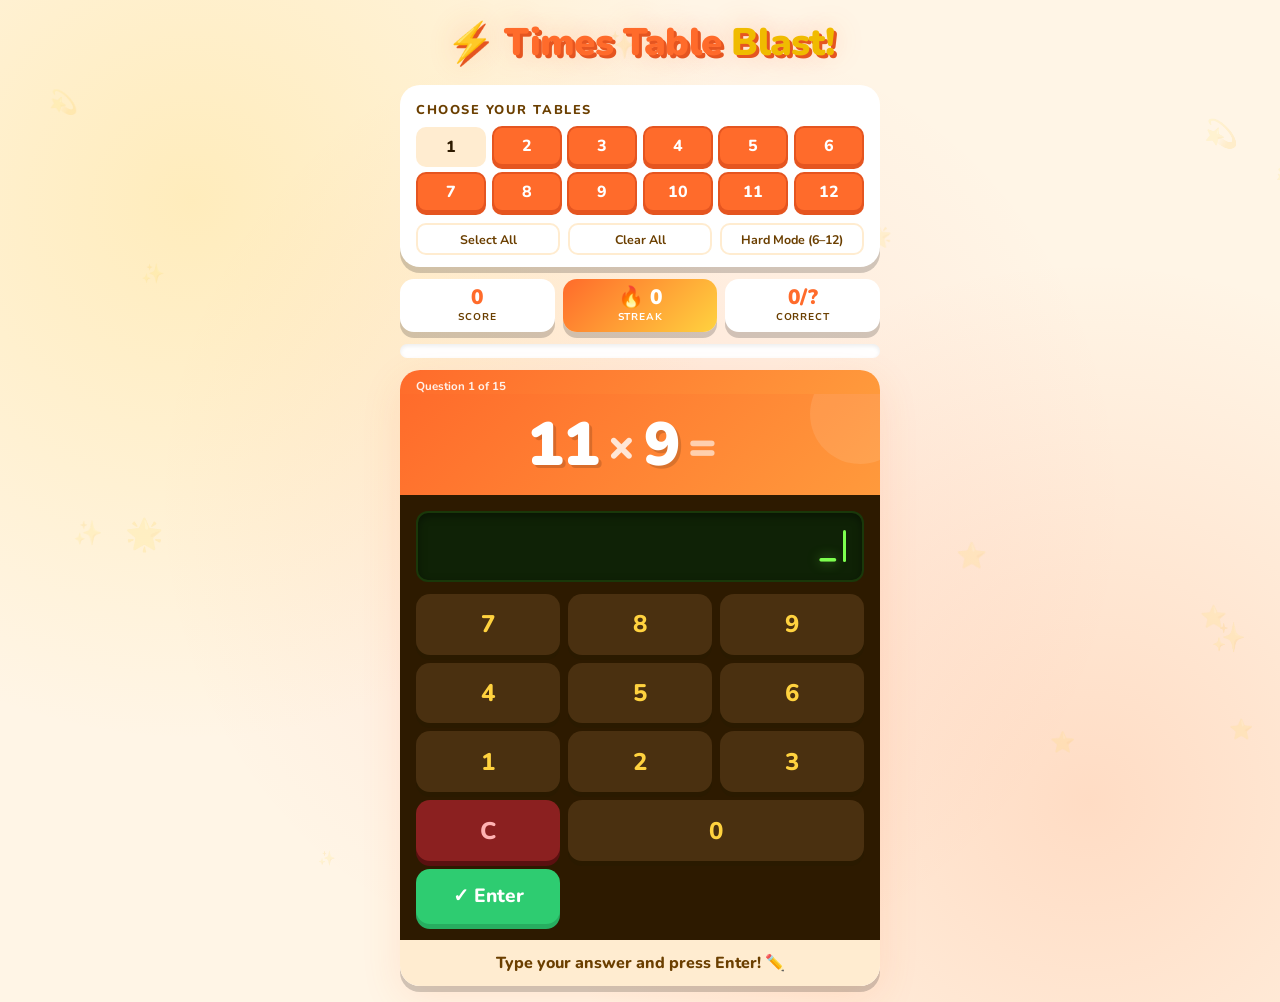
==== inner.html @ 0dd2fe98 "Initial commit" ====
<!DOCTYPE html>
<html lang="en">
<head>
    <meta charset="UTF-8">
    <meta name="viewport" content="width=device-width, initial-scale=1.0">
    <link rel="stylesheet" href="style.css">
    <title>Document</title>
</head>
<body>
    <!DOCTYPE html>
<html lang="en">
<head>
<meta charset="UTF-8">
<meta name="viewport" content="width=device-width, initial-scale=1.0">
<title>Times Table Blast! 🚀</title>
<link href="https://fonts.googleapis.com/css2?family=Nunito:wght@700;800;900&family=Nunito+Sans:wght@400;600;700&display=swap" rel="stylesheet">
<style>
*, *::before, *::after { box-sizing: border-box; margin: 0; padding: 0; }

:root {
  --orange: #FF6B2B;
  --orange-dark: #E55520;
  --yellow: #FFD23F;
  --yellow-dark: #F0BB00;
  --red: #FF3D3D;
  --red-dark: #D42B2B;
  --green: #2ECC71;
  --green-dark: #27AE60;
  --bg: #FFF5E6;
  --bg2: #FFECD0;
  --white: #FFFFFF;
  --ink: #2D1A00;
  --ink2: #6B3F00;
  --calc-bg: #2D1A00;
  --calc-screen: #1a380a;
  --radius: 20px;
  --shadow: 0 6px 0 rgba(0,0,0,0.18);
}

body {
  font-family: 'Nunito Sans', sans-serif;
  background: var(--bg);
  min-height: 100vh;
  display: flex; flex-direction: column; align-items: center;
  padding: 1rem;
  background-image:
    radial-gradient(circle at 15% 20%, rgba(255,210,63,0.25) 0%, transparent 40%),
    radial-gradient(circle at 85% 80%, rgba(255,107,43,0.18) 0%, transparent 40%),
    radial-gradient(circle at 50% 50%, rgba(255,61,61,0.08) 0%, transparent 60%);
  overflow-x: hidden;
}

/* floating stars bg decoration */
.stars { position: fixed; inset: 0; pointer-events: none; z-index: 0; overflow: hidden; }
.star {
  position: absolute;
  font-size: 1.4rem;
  opacity: 0.12;
  animation: floatStar 8s ease-in-out infinite;
}
@keyframes floatStar {
  0%,100% { transform: translateY(0) rotate(0deg); }
  50% { transform: translateY(-18px) rotate(20deg); }
}

.app { position: relative; z-index: 1; width: 100%; max-width: 480px; }

/* ── HEADER ── */
.header {
  text-align: center; margin-bottom: 1rem;
  animation: bounceIn 0.6s cubic-bezier(0.34,1.56,0.64,1) both;
}
@keyframes bounceIn {
  from { opacity: 0; transform: scale(0.7) translateY(-20px); }
  to   { opacity: 1; transform: scale(1) translateY(0); }
}
.logo {
  font-family: 'Nunito', sans-serif;
  font-size: clamp(1.8rem, 6vw, 2.4rem);
  font-weight: 900;
  color: var(--orange);
  text-shadow: 3px 3px 0 var(--orange-dark), 0 0 30px rgba(255,107,43,0.3);
  letter-spacing: -0.02em;
}
.logo span { color: var(--yellow-dark); }

/* ── TABLE SELECTOR ── */
.selector-card {
  background: var(--white);
  border-radius: var(--radius);
  padding: 1rem 1rem 0.75rem;
  box-shadow: var(--shadow);
  margin-bottom: 0.75rem;
  animation: slideUp 0.5s 0.1s cubic-bezier(0.16,1,0.3,1) both;
}
@keyframes slideUp {
  from { opacity: 0; transform: translateY(20px); }
  to   { opacity: 1; transform: translateY(0); }
}
.selector-label {
  font-family: 'Nunito', sans-serif;
  font-weight: 800; font-size: 0.8rem;
  color: var(--ink2); letter-spacing: 0.12em; text-transform: uppercase;
  margin-bottom: 0.5rem;
}
.table-grid {
  display: grid;
  grid-template-columns: repeat(6, 1fr);
  gap: 0.35rem;
  margin-bottom: 0.6rem;
}
.tbl-btn {
  background: var(--bg2); border: 2.5px solid transparent;
  border-radius: 10px; padding: 0.45rem 0;
  font-family: 'Nunito', sans-serif; font-weight: 800; font-size: 1rem;
  color: var(--ink); cursor: pointer;
  transition: all 0.12s; user-select: none;
}
.tbl-btn:hover { background: var(--yellow); transform: scale(1.08); }
.tbl-btn.active {
  background: var(--orange); color: var(--white);
  border-color: var(--orange-dark);
  box-shadow: 0 3px 0 var(--orange-dark);
  transform: translateY(-1px);
}
.selector-actions { display: flex; gap: 0.5rem; }
.link-btn {
  flex: 1; background: none; border: 2px solid var(--bg2);
  border-radius: 10px; padding: 0.35rem;
  font-family: 'Nunito', sans-serif; font-weight: 700; font-size: 0.78rem;
  color: var(--ink2); cursor: pointer;
  transition: background 0.12s, color 0.12s;
}
.link-btn:hover { background: var(--bg2); color: var(--orange); }

/* ── STATS ROW ── */
.stats-row {
  display: flex; gap: 0.5rem; margin-bottom: 0.75rem;
  animation: slideUp 0.5s 0.2s cubic-bezier(0.16,1,0.3,1) both;
}
.stat-pill {
  flex: 1; background: var(--white);
  border-radius: 14px; padding: 0.5rem 0.25rem;
  text-align: center;
  box-shadow: var(--shadow);
}
.stat-val {
  font-family: 'Nunito', sans-serif; font-weight: 900;
  font-size: 1.3rem; color: var(--orange);
  line-height: 1;
}
.stat-lbl {
  font-size: 0.62rem; font-weight: 700; color: var(--ink2);
  letter-spacing: 0.08em; text-transform: uppercase; margin-top: 0.1rem;
}
.streak-pill { background: linear-gradient(135deg, #FF6B2B, #FFD23F); }
.streak-pill .stat-val, .streak-pill .stat-lbl { color: var(--white); }

/* ── PROGRESS BAR ── */
.progress-wrap {
  background: var(--white); border-radius: 99px;
  height: 14px; margin-bottom: 0.75rem;
  box-shadow: inset 0 2px 4px rgba(0,0,0,0.08);
  overflow: hidden;
  animation: slideUp 0.5s 0.25s cubic-bezier(0.16,1,0.3,1) both;
}
.progress-bar {
  height: 100%; border-radius: 99px;
  background: linear-gradient(90deg, var(--orange), var(--yellow));
  transition: width 0.5s cubic-bezier(0.34,1.56,0.64,1);
  box-shadow: 0 0 10px rgba(255,107,43,0.5);
  position: relative;
}
.progress-bar::after {
  content: '';
  position: absolute; right: 0; top: 0; bottom: 0; width: 6px;
  background: rgba(255,255,255,0.5); border-radius: 99px;
}

/* ── MAIN GAME CARD ── */
.game-card {
  background: var(--white);
  border-radius: var(--radius);
  overflow: hidden;
  box-shadow: var(--shadow), 0 12px 40px rgba(255,107,43,0.12);
  animation: slideUp 0.5s 0.3s cubic-bezier(0.16,1,0.3,1) both;
}

/* problem display */
.problem-area {
  background: linear-gradient(135deg, #FF6B2B 0%, #FF9A3C 100%);
  padding: 1.2rem 1.5rem 1rem;
  display: flex; align-items: center; justify-content: center; gap: 0.5rem;
  position: relative; overflow: hidden;
}
.problem-area::before {
  content: '';
  position: absolute; top: -30px; right: -30px;
  width: 100px; height: 100px; border-radius: 50%;
  background: rgba(255,255,255,0.1);
}
.problem-num {
  font-family: 'Nunito', sans-serif; font-weight: 900;
  font-size: clamp(2.5rem, 10vw, 3.8rem);
  color: var(--white);
  text-shadow: 3px 3px 0 rgba(0,0,0,0.15);
  line-height: 1;
}
.problem-op {
  font-family: 'Nunito', sans-serif; font-weight: 900;
  font-size: clamp(2rem, 8vw, 3rem);
  color: rgba(255,255,255,0.8);
}
.problem-eq { color: rgba(255,255,255,0.6); }

/* ── CALCULATOR ── */
.calculator {
  background: var(--calc-bg);
  padding: 1rem;
}

/* screen */
.calc-screen {
  background: #0f2206;
  border-radius: 12px;
  padding: 0.6rem 1rem;
  margin-bottom: 0.75rem;
  min-height: 60px;
  display: flex; align-items: center; justify-content: flex-end;
  position: relative;
  border: 2px solid #1a380a;
  box-shadow: inset 0 3px 8px rgba(0,0,0,0.4);
}
.screen-value {
  font-family: 'Nunito', sans-serif; font-weight: 900;
  font-size: 2.2rem; color: #7dff4f;
  text-shadow: 0 0 12px rgba(125,255,79,0.5);
  letter-spacing: 0.05em;
  min-width: 2ch; text-align: right;
  transition: color 0.15s;
}
.screen-value.correct { color: #7dff4f; }
.screen-value.wrong   { color: #ff5555; }
.screen-cursor {
  width: 3px; height: 2rem; background: #7dff4f;
  margin-left: 4px; border-radius: 2px;
  animation: blink 1s step-end infinite;
}
@keyframes blink { 0%,100%{opacity:1} 50%{opacity:0} }

/* feedback overlay inside screen */
.feedback-text {
  position: absolute; left: 0.8rem;
  font-family: 'Nunito', sans-serif; font-weight: 800;
  font-size: 0.78rem; color: #7dff4f;
  opacity: 0; transition: opacity 0.2s;
}
.feedback-text.show { opacity: 1; }
.feedback-text.wrong { color: #ff7777; }

/* button grid */
.calc-grid {
  display: grid;
  grid-template-columns: repeat(3, 1fr);
  gap: 0.5rem;
}
.calc-btn {
  background: #4a3010;
  border: none; border-radius: 14px;
  padding: 0.9rem 0;
  font-family: 'Nunito', sans-serif; font-weight: 800;
  font-size: 1.5rem; color: var(--yellow);
  cursor: pointer;
  box-shadow: 0 5px 0 #2a1a00;
  transition: transform 0.08s, box-shadow 0.08s, background 0.1s;
  user-select: none; -webkit-tap-highlight-color: transparent;
  position: relative; overflow: hidden;
}
.calc-btn:hover { background: #6a4520; }
.calc-btn:active, .calc-btn.pressed {
  transform: translateY(4px);
  box-shadow: 0 1px 0 #2a1a00;
}

.calc-btn.btn-clear {
  background: #8B2020; color: #FFB3B3;
  box-shadow: 0 5px 0 #5a1010;
}
.calc-btn.btn-clear:hover { background: #aa2828; }
.calc-btn.btn-enter {
  background: var(--green); color: var(--white);
  box-shadow: 0 5px 0 var(--green-dark);
  font-size: 1.2rem;
}
.calc-btn.btn-enter:hover { background: #34d679; }
.calc-btn.btn-zero { grid-column: span 2; }

/* ripple */
.ripple {
  position: absolute; border-radius: 50%;
  background: rgba(255,255,255,0.25);
  transform: scale(0);
  animation: rippleAnim 0.4s ease-out forwards;
  pointer-events: none;
}
@keyframes rippleAnim {
  to { transform: scale(4); opacity: 0; }
}

/* ── FEEDBACK BANNER ── */
.answer-banner {
  padding: 0.7rem 1rem;
  text-align: center;
  font-family: 'Nunito', sans-serif; font-weight: 800;
  font-size: 1rem; min-height: 46px;
  display: flex; align-items: center; justify-content: center;
  transition: background 0.2s, color 0.2s;
  background: var(--bg2); color: var(--ink2);
}
.answer-banner.correct { background: #d4f5e2; color: #1a6b40; }
.answer-banner.wrong   { background: #ffe0e0; color: #8B0000; }

/* ── SHAKE ── */
@keyframes shake {
  0%,100%{transform:translateX(0)}
  20%{transform:translateX(-8px)}
  40%{transform:translateX(8px)}
  60%{transform:translateX(-6px)}
  80%{transform:translateX(6px)}
}
.shake { animation: shake 0.35s ease both; }

/* ── CONFETTI & END ── */
.end-overlay {
  display: none; position: fixed; inset: 0; z-index: 200;
  background: rgba(45,26,0,0.75);
  align-items: center; justify-content: center;
}
.end-overlay.show { display: flex; animation: fadeIn 0.4s both; }
@keyframes fadeIn { from{opacity:0}to{opacity:1} }
.end-card {
  background: var(--white);
  border-radius: 24px;
  padding: 2rem 2rem 1.5rem;
  text-align: center;
  box-shadow: 0 20px 60px rgba(0,0,0,0.4);
  max-width: 340px; width: 90%;
  animation: popUp 0.5s cubic-bezier(0.34,1.56,0.64,1) both;
}
@keyframes popUp { from{transform:scale(0.5)}to{transform:scale(1)} }
.end-emoji { font-size: 3.5rem; margin-bottom: 0.5rem; }
.end-title {
  font-family: 'Nunito', sans-serif; font-weight: 900;
  font-size: 1.8rem; color: var(--orange);
  text-shadow: 2px 2px 0 var(--orange-dark);
  margin-bottom: 0.25rem;
}
.end-stars { font-size: 2rem; margin: 0.5rem 0; letter-spacing: 0.1em; }
.end-stats {
  display: grid; grid-template-columns: 1fr 1fr;
  gap: 0.5rem; margin: 1rem 0;
}
.end-stat {
  background: var(--bg2); border-radius: 12px; padding: 0.6rem;
}
.end-stat-val {
  font-family: 'Nunito', sans-serif; font-weight: 900;
  font-size: 1.5rem; color: var(--orange);
}
.end-stat-lbl { font-size: 0.7rem; color: var(--ink2); font-weight: 700; }
.play-again-btn {
  width: 100%; padding: 1rem;
  background: linear-gradient(135deg, var(--orange), #FF9A3C);
  border: none; border-radius: 14px;
  font-family: 'Nunito', sans-serif; font-weight: 900;
  font-size: 1.2rem; color: var(--white);
  cursor: pointer;
  box-shadow: 0 5px 0 var(--orange-dark);
  transition: transform 0.1s, box-shadow 0.1s;
}
.play-again-btn:active { transform: translateY(4px); box-shadow: 0 1px 0 var(--orange-dark); }

/* confetti canvas */
#confetti-canvas { position: fixed; inset: 0; pointer-events: none; z-index: 199; }

/* ── TIMER ── */
.timer-row {
  display: flex; align-items: center; justify-content: space-between;
  padding: 0.5rem 1rem 0;
  font-family: 'Nunito', sans-serif; font-weight: 700;
  font-size: 0.72rem; color: rgba(255,255,255,0.6);
  background: linear-gradient(135deg, #FF6B2B, #FF9A3C);
}
.q-counter { color: rgba(255,255,255,0.9); }

</style>
</head>
<body>

<!-- Floating bg stars -->
<div class="stars" id="stars"></div>
<canvas id="confetti-canvas"></canvas>

<div class="app">
  <div class="header">
    <div class="logo">⚡ Times Table <span>Blast!</span></div>
  </div>

  <!-- TABLE SELECTOR -->
  <div class="selector-card">
    <div class="selector-label">Choose your tables</div>
    <div class="table-grid" id="table-grid"></div>
    <div class="selector-actions">
      <button class="link-btn" onclick="selectAll()">Select All</button>
      <button class="link-btn" onclick="clearAll()">Clear All</button>
      <button class="link-btn" onclick="selectHard()">Hard Mode (6–12)</button>
    </div>
  </div>

  <!-- STATS -->
  <div class="stats-row">
    <div class="stat-pill">
      <div class="stat-val" id="score-val">0</div>
      <div class="stat-lbl">Score</div>
    </div>
    <div class="stat-pill streak-pill">
      <div class="stat-val" id="streak-val">🔥 0</div>
      <div class="stat-lbl">Streak</div>
    </div>
    <div class="stat-pill">
      <div class="stat-val" id="correct-val">0/15</div>
      <div class="stat-lbl">Correct</div>
    </div>
  </div>

  <!-- PROGRESS -->
  <div class="progress-wrap">
    <div class="progress-bar" id="progress-bar" style="width:0%"></div>
  </div>

  <!-- GAME CARD -->
  <div class="game-card" id="game-card">
    <div class="timer-row">
      <span class="q-counter" id="q-counter">Question 1 of 15</span>
    </div>

    <!-- Problem -->
    <div class="problem-area" id="problem-area">
      <div class="problem-num" id="num-a">7</div>
      <div class="problem-op">×</div>
      <div class="problem-num" id="num-b">8</div>
      <div class="problem-op problem-eq">=</div>
      <div class="problem-num" id="prob-answer" style="opacity:0">?</div>
    </div>

    <!-- Calculator -->
    <div class="calculator">
      <div class="calc-screen">
        <div class="feedback-text" id="feedback-text"></div>
        <div class="screen-value" id="screen-value">_</div>
        <div class="screen-cursor" id="cursor"></div>
      </div>
      <div class="calc-grid">
        <button class="calc-btn" data-val="7" onclick="pressNum('7')">7</button>
        <button class="calc-btn" data-val="8" onclick="pressNum('8')">8</button>
        <button class="calc-btn" data-val="9" onclick="pressNum('9')">9</button>
        <button class="calc-btn" data-val="4" onclick="pressNum('4')">4</button>
        <button class="calc-btn" data-val="5" onclick="pressNum('5')">5</button>
        <button class="calc-btn" data-val="6" onclick="pressNum('6')">6</button>
        <button class="calc-btn" data-val="1" onclick="pressNum('1')">1</button>
        <button class="calc-btn" data-val="2" onclick="pressNum('2')">2</button>
        <button class="calc-btn" data-val="3" onclick="pressNum('3')">3</button>
        <button class="calc-btn btn-clear" onclick="pressClear()">C</button>
        <button class="calc-btn btn-zero" onclick="pressNum('0')">0</button>
        <button class="calc-btn btn-enter" onclick="pressEnter()">✓ Enter</button>
      </div>
    </div>

    <!-- Answer banner -->
    <div class="answer-banner" id="answer-banner">Start typing your answer! 🎯</div>
  </div>
</div>

<!-- END SCREEN -->
<div class="end-overlay" id="end-overlay">
  <div class="end-card">
    <div class="end-emoji" id="end-emoji">🏆</div>
    <div class="end-title" id="end-title">Awesome!</div>
    <div class="end-stars" id="end-stars">⭐⭐⭐</div>
    <div class="end-stats">
      <div class="end-stat">
        <div class="end-stat-val" id="end-score">0</div>
        <div class="end-stat-lbl">Final Score</div>
      </div>
      <div class="end-stat">
        <div class="end-stat-val" id="end-correct">0/15</div>
        <div class="end-stat-lbl">Correct</div>
      </div>
      <div class="end-stat">
        <div class="end-stat-val" id="end-best-streak">0</div>
        <div class="end-stat-lbl">Best Streak</div>
      </div>
      <div class="end-stat">
        <div class="end-stat-val" id="end-bonus">+0</div>
        <div class="end-stat-lbl">Bonus Pts</div>
      </div>
    </div>
    <button class="play-again-btn" onclick="restartGame()">🚀 Play Again!</button>
  </div>
</div>


        <script src="script.js"></script>
</body>
</html>
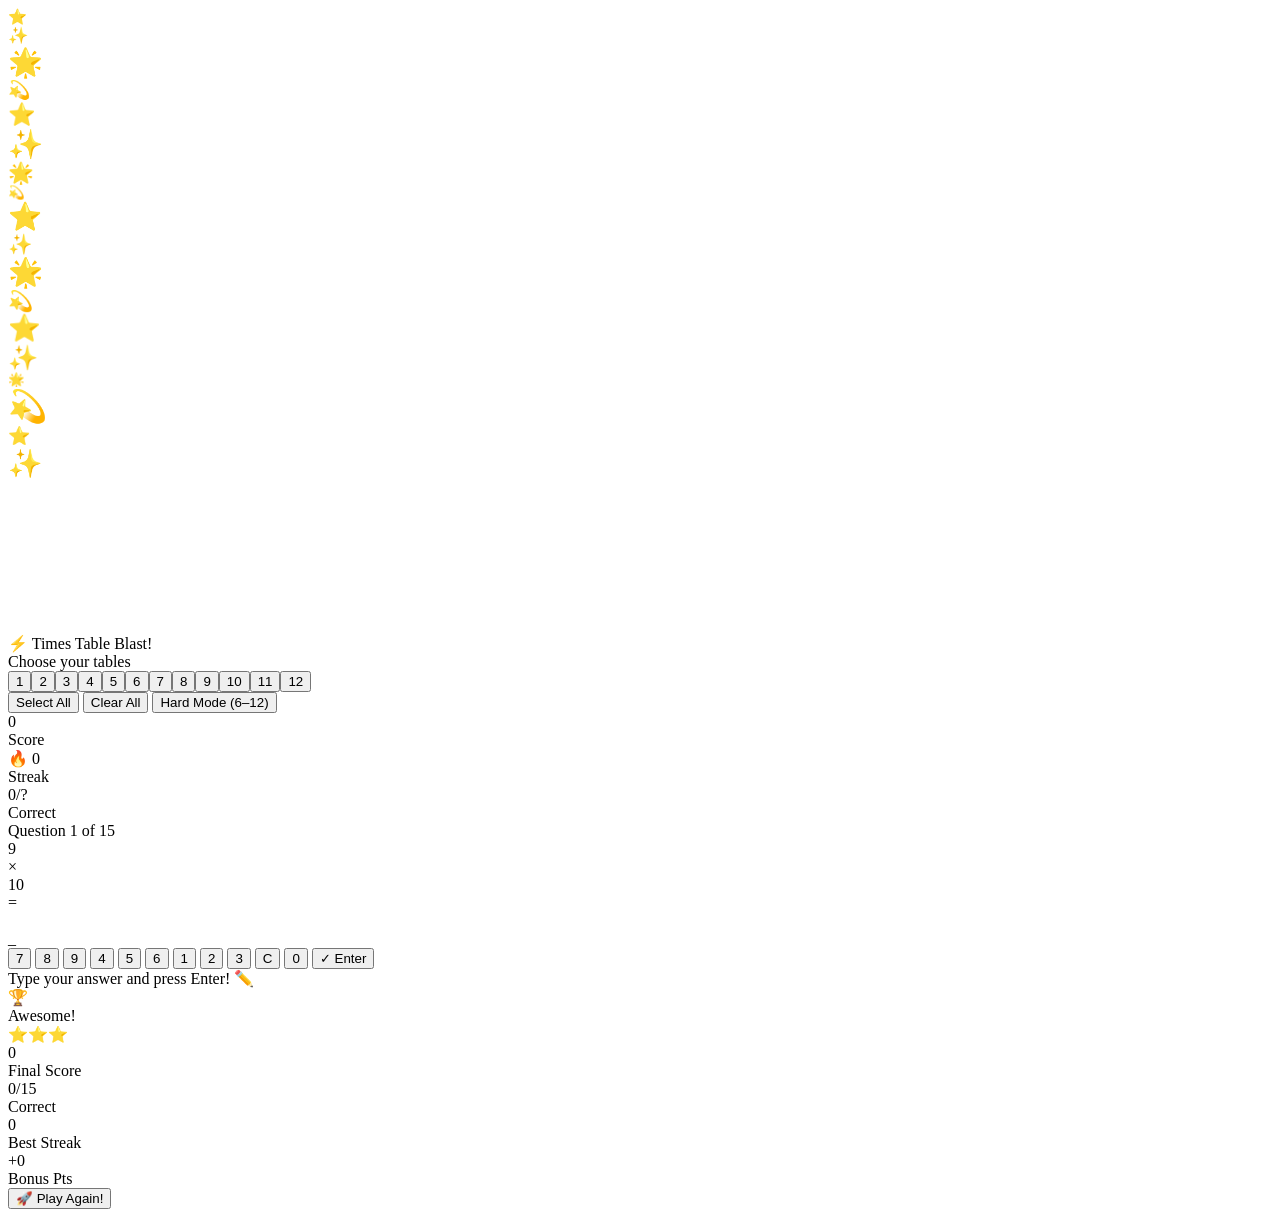
==== commit efc2f860: "seperated html css js" ====
--- a/inner.html
+++ b/inner.html
@@ -14,386 +14,7 @@
 <meta name="viewport" content="width=device-width, initial-scale=1.0">
 <title>Times Table Blast! 🚀</title>
 <link href="https://fonts.googleapis.com/css2?family=Nunito:wght@700;800;900&family=Nunito+Sans:wght@400;600;700&display=swap" rel="stylesheet">
-<style>
-*, *::before, *::after { box-sizing: border-box; margin: 0; padding: 0; }
 
-:root {
-  --orange: #FF6B2B;
-  --orange-dark: #E55520;
-  --yellow: #FFD23F;
-  --yellow-dark: #F0BB00;
-  --red: #FF3D3D;
-  --red-dark: #D42B2B;
-  --green: #2ECC71;
-  --green-dark: #27AE60;
-  --bg: #FFF5E6;
-  --bg2: #FFECD0;
-  --white: #FFFFFF;
-  --ink: #2D1A00;
-  --ink2: #6B3F00;
-  --calc-bg: #2D1A00;
-  --calc-screen: #1a380a;
-  --radius: 20px;
-  --shadow: 0 6px 0 rgba(0,0,0,0.18);
-}
-
-body {
-  font-family: 'Nunito Sans', sans-serif;
-  background: var(--bg);
-  min-height: 100vh;
-  display: flex; flex-direction: column; align-items: center;
-  padding: 1rem;
-  background-image:
-    radial-gradient(circle at 15% 20%, rgba(255,210,63,0.25) 0%, transparent 40%),
-    radial-gradient(circle at 85% 80%, rgba(255,107,43,0.18) 0%, transparent 40%),
-    radial-gradient(circle at 50% 50%, rgba(255,61,61,0.08) 0%, transparent 60%);
-  overflow-x: hidden;
-}
-
-/* floating stars bg decoration */
-.stars { position: fixed; inset: 0; pointer-events: none; z-index: 0; overflow: hidden; }
-.star {
-  position: absolute;
-  font-size: 1.4rem;
-  opacity: 0.12;
-  animation: floatStar 8s ease-in-out infinite;
-}
-@keyframes floatStar {
-  0%,100% { transform: translateY(0) rotate(0deg); }
-  50% { transform: translateY(-18px) rotate(20deg); }
-}
-
-.app { position: relative; z-index: 1; width: 100%; max-width: 480px; }
-
-/* ── HEADER ── */
-.header {
-  text-align: center; margin-bottom: 1rem;
-  animation: bounceIn 0.6s cubic-bezier(0.34,1.56,0.64,1) both;
-}
-@keyframes bounceIn {
-  from { opacity: 0; transform: scale(0.7) translateY(-20px); }
-  to   { opacity: 1; transform: scale(1) translateY(0); }
-}
-.logo {
-  font-family: 'Nunito', sans-serif;
-  font-size: clamp(1.8rem, 6vw, 2.4rem);
-  font-weight: 900;
-  color: var(--orange);
-  text-shadow: 3px 3px 0 var(--orange-dark), 0 0 30px rgba(255,107,43,0.3);
-  letter-spacing: -0.02em;
-}
-.logo span { color: var(--yellow-dark); }
-
-/* ── TABLE SELECTOR ── */
-.selector-card {
-  background: var(--white);
-  border-radius: var(--radius);
-  padding: 1rem 1rem 0.75rem;
-  box-shadow: var(--shadow);
-  margin-bottom: 0.75rem;
-  animation: slideUp 0.5s 0.1s cubic-bezier(0.16,1,0.3,1) both;
-}
-@keyframes slideUp {
-  from { opacity: 0; transform: translateY(20px); }
-  to   { opacity: 1; transform: translateY(0); }
-}
-.selector-label {
-  font-family: 'Nunito', sans-serif;
-  font-weight: 800; font-size: 0.8rem;
-  color: var(--ink2); letter-spacing: 0.12em; text-transform: uppercase;
-  margin-bottom: 0.5rem;
-}
-.table-grid {
-  display: grid;
-  grid-template-columns: repeat(6, 1fr);
-  gap: 0.35rem;
-  margin-bottom: 0.6rem;
-}
-.tbl-btn {
-  background: var(--bg2); border: 2.5px solid transparent;
-  border-radius: 10px; padding: 0.45rem 0;
-  font-family: 'Nunito', sans-serif; font-weight: 800; font-size: 1rem;
-  color: var(--ink); cursor: pointer;
-  transition: all 0.12s; user-select: none;
-}
-.tbl-btn:hover { background: var(--yellow); transform: scale(1.08); }
-.tbl-btn.active {
-  background: var(--orange); color: var(--white);
-  border-color: var(--orange-dark);
-  box-shadow: 0 3px 0 var(--orange-dark);
-  transform: translateY(-1px);
-}
-.selector-actions { display: flex; gap: 0.5rem; }
-.link-btn {
-  flex: 1; background: none; border: 2px solid var(--bg2);
-  border-radius: 10px; padding: 0.35rem;
-  font-family: 'Nunito', sans-serif; font-weight: 700; font-size: 0.78rem;
-  color: var(--ink2); cursor: pointer;
-  transition: background 0.12s, color 0.12s;
-}
-.link-btn:hover { background: var(--bg2); color: var(--orange); }
-
-/* ── STATS ROW ── */
-.stats-row {
-  display: flex; gap: 0.5rem; margin-bottom: 0.75rem;
-  animation: slideUp 0.5s 0.2s cubic-bezier(0.16,1,0.3,1) both;
-}
-.stat-pill {
-  flex: 1; background: var(--white);
-  border-radius: 14px; padding: 0.5rem 0.25rem;
-  text-align: center;
-  box-shadow: var(--shadow);
-}
-.stat-val {
-  font-family: 'Nunito', sans-serif; font-weight: 900;
-  font-size: 1.3rem; color: var(--orange);
-  line-height: 1;
-}
-.stat-lbl {
-  font-size: 0.62rem; font-weight: 700; color: var(--ink2);
-  letter-spacing: 0.08em; text-transform: uppercase; margin-top: 0.1rem;
-}
-.streak-pill { background: linear-gradient(135deg, #FF6B2B, #FFD23F); }
-.streak-pill .stat-val, .streak-pill .stat-lbl { color: var(--white); }
-
-/* ── PROGRESS BAR ── */
-.progress-wrap {
-  background: var(--white); border-radius: 99px;
-  height: 14px; margin-bottom: 0.75rem;
-  box-shadow: inset 0 2px 4px rgba(0,0,0,0.08);
-  overflow: hidden;
-  animation: slideUp 0.5s 0.25s cubic-bezier(0.16,1,0.3,1) both;
-}
-.progress-bar {
-  height: 100%; border-radius: 99px;
-  background: linear-gradient(90deg, var(--orange), var(--yellow));
-  transition: width 0.5s cubic-bezier(0.34,1.56,0.64,1);
-  box-shadow: 0 0 10px rgba(255,107,43,0.5);
-  position: relative;
-}
-.progress-bar::after {
-  content: '';
-  position: absolute; right: 0; top: 0; bottom: 0; width: 6px;
-  background: rgba(255,255,255,0.5); border-radius: 99px;
-}
-
-/* ── MAIN GAME CARD ── */
-.game-card {
-  background: var(--white);
-  border-radius: var(--radius);
-  overflow: hidden;
-  box-shadow: var(--shadow), 0 12px 40px rgba(255,107,43,0.12);
-  animation: slideUp 0.5s 0.3s cubic-bezier(0.16,1,0.3,1) both;
-}
-
-/* problem display */
-.problem-area {
-  background: linear-gradient(135deg, #FF6B2B 0%, #FF9A3C 100%);
-  padding: 1.2rem 1.5rem 1rem;
-  display: flex; align-items: center; justify-content: center; gap: 0.5rem;
-  position: relative; overflow: hidden;
-}
-.problem-area::before {
-  content: '';
-  position: absolute; top: -30px; right: -30px;
-  width: 100px; height: 100px; border-radius: 50%;
-  background: rgba(255,255,255,0.1);
-}
-.problem-num {
-  font-family: 'Nunito', sans-serif; font-weight: 900;
-  font-size: clamp(2.5rem, 10vw, 3.8rem);
-  color: var(--white);
-  text-shadow: 3px 3px 0 rgba(0,0,0,0.15);
-  line-height: 1;
-}
-.problem-op {
-  font-family: 'Nunito', sans-serif; font-weight: 900;
-  font-size: clamp(2rem, 8vw, 3rem);
-  color: rgba(255,255,255,0.8);
-}
-.problem-eq { color: rgba(255,255,255,0.6); }
-
-/* ── CALCULATOR ── */
-.calculator {
-  background: var(--calc-bg);
-  padding: 1rem;
-}
-
-/* screen */
-.calc-screen {
-  background: #0f2206;
-  border-radius: 12px;
-  padding: 0.6rem 1rem;
-  margin-bottom: 0.75rem;
-  min-height: 60px;
-  display: flex; align-items: center; justify-content: flex-end;
-  position: relative;
-  border: 2px solid #1a380a;
-  box-shadow: inset 0 3px 8px rgba(0,0,0,0.4);
-}
-.screen-value {
-  font-family: 'Nunito', sans-serif; font-weight: 900;
-  font-size: 2.2rem; color: #7dff4f;
-  text-shadow: 0 0 12px rgba(125,255,79,0.5);
-  letter-spacing: 0.05em;
-  min-width: 2ch; text-align: right;
-  transition: color 0.15s;
-}
-.screen-value.correct { color: #7dff4f; }
-.screen-value.wrong   { color: #ff5555; }
-.screen-cursor {
-  width: 3px; height: 2rem; background: #7dff4f;
-  margin-left: 4px; border-radius: 2px;
-  animation: blink 1s step-end infinite;
-}
-@keyframes blink { 0%,100%{opacity:1} 50%{opacity:0} }
-
-/* feedback overlay inside screen */
-.feedback-text {
-  position: absolute; left: 0.8rem;
-  font-family: 'Nunito', sans-serif; font-weight: 800;
-  font-size: 0.78rem; color: #7dff4f;
-  opacity: 0; transition: opacity 0.2s;
-}
-.feedback-text.show { opacity: 1; }
-.feedback-text.wrong { color: #ff7777; }
-
-/* button grid */
-.calc-grid {
-  display: grid;
-  grid-template-columns: repeat(3, 1fr);
-  gap: 0.5rem;
-}
-.calc-btn {
-  background: #4a3010;
-  border: none; border-radius: 14px;
-  padding: 0.9rem 0;
-  font-family: 'Nunito', sans-serif; font-weight: 800;
-  font-size: 1.5rem; color: var(--yellow);
-  cursor: pointer;
-  box-shadow: 0 5px 0 #2a1a00;
-  transition: transform 0.08s, box-shadow 0.08s, background 0.1s;
-  user-select: none; -webkit-tap-highlight-color: transparent;
-  position: relative; overflow: hidden;
-}
-.calc-btn:hover { background: #6a4520; }
-.calc-btn:active, .calc-btn.pressed {
-  transform: translateY(4px);
-  box-shadow: 0 1px 0 #2a1a00;
-}
-
-.calc-btn.btn-clear {
-  background: #8B2020; color: #FFB3B3;
-  box-shadow: 0 5px 0 #5a1010;
-}
-.calc-btn.btn-clear:hover { background: #aa2828; }
-.calc-btn.btn-enter {
-  background: var(--green); color: var(--white);
-  box-shadow: 0 5px 0 var(--green-dark);
-  font-size: 1.2rem;
-}
-.calc-btn.btn-enter:hover { background: #34d679; }
-.calc-btn.btn-zero { grid-column: span 2; }
-
-/* ripple */
-.ripple {
-  position: absolute; border-radius: 50%;
-  background: rgba(255,255,255,0.25);
-  transform: scale(0);
-  animation: rippleAnim 0.4s ease-out forwards;
-  pointer-events: none;
-}
-@keyframes rippleAnim {
-  to { transform: scale(4); opacity: 0; }
-}
-
-/* ── FEEDBACK BANNER ── */
-.answer-banner {
-  padding: 0.7rem 1rem;
-  text-align: center;
-  font-family: 'Nunito', sans-serif; font-weight: 800;
-  font-size: 1rem; min-height: 46px;
-  display: flex; align-items: center; justify-content: center;
-  transition: background 0.2s, color 0.2s;
-  background: var(--bg2); color: var(--ink2);
-}
-.answer-banner.correct { background: #d4f5e2; color: #1a6b40; }
-.answer-banner.wrong   { background: #ffe0e0; color: #8B0000; }
-
-/* ── SHAKE ── */
-@keyframes shake {
-  0%,100%{transform:translateX(0)}
-  20%{transform:translateX(-8px)}
-  40%{transform:translateX(8px)}
-  60%{transform:translateX(-6px)}
-  80%{transform:translateX(6px)}
-}
-.shake { animation: shake 0.35s ease both; }
-
-/* ── CONFETTI & END ── */
-.end-overlay {
-  display: none; position: fixed; inset: 0; z-index: 200;
-  background: rgba(45,26,0,0.75);
-  align-items: center; justify-content: center;
-}
-.end-overlay.show { display: flex; animation: fadeIn 0.4s both; }
-@keyframes fadeIn { from{opacity:0}to{opacity:1} }
-.end-card {
-  background: var(--white);
-  border-radius: 24px;
-  padding: 2rem 2rem 1.5rem;
-  text-align: center;
-  box-shadow: 0 20px 60px rgba(0,0,0,0.4);
-  max-width: 340px; width: 90%;
-  animation: popUp 0.5s cubic-bezier(0.34,1.56,0.64,1) both;
-}
-@keyframes popUp { from{transform:scale(0.5)}to{transform:scale(1)} }
-.end-emoji { font-size: 3.5rem; margin-bottom: 0.5rem; }
-.end-title {
-  font-family: 'Nunito', sans-serif; font-weight: 900;
-  font-size: 1.8rem; color: var(--orange);
-  text-shadow: 2px 2px 0 var(--orange-dark);
-  margin-bottom: 0.25rem;
-}
-.end-stars { font-size: 2rem; margin: 0.5rem 0; letter-spacing: 0.1em; }
-.end-stats {
-  display: grid; grid-template-columns: 1fr 1fr;
-  gap: 0.5rem; margin: 1rem 0;
-}
-.end-stat {
-  background: var(--bg2); border-radius: 12px; padding: 0.6rem;
-}
-.end-stat-val {
-  font-family: 'Nunito', sans-serif; font-weight: 900;
-  font-size: 1.5rem; color: var(--orange);
-}
-.end-stat-lbl { font-size: 0.7rem; color: var(--ink2); font-weight: 700; }
-.play-again-btn {
-  width: 100%; padding: 1rem;
-  background: linear-gradient(135deg, var(--orange), #FF9A3C);
-  border: none; border-radius: 14px;
-  font-family: 'Nunito', sans-serif; font-weight: 900;
-  font-size: 1.2rem; color: var(--white);
-  cursor: pointer;
-  box-shadow: 0 5px 0 var(--orange-dark);
-  transition: transform 0.1s, box-shadow 0.1s;
-}
-.play-again-btn:active { transform: translateY(4px); box-shadow: 0 1px 0 var(--orange-dark); }
-
-/* confetti canvas */
-#confetti-canvas { position: fixed; inset: 0; pointer-events: none; z-index: 199; }
-
-/* ── TIMER ── */
-.timer-row {
-  display: flex; align-items: center; justify-content: space-between;
-  padding: 0.5rem 1rem 0;
-  font-family: 'Nunito', sans-serif; font-weight: 700;
-  font-size: 0.72rem; color: rgba(255,255,255,0.6);
-  background: linear-gradient(135deg, #FF6B2B, #FF9A3C);
-}
-.q-counter { color: rgba(255,255,255,0.9); }
-
-</style>
 </head>
 <body>
 
